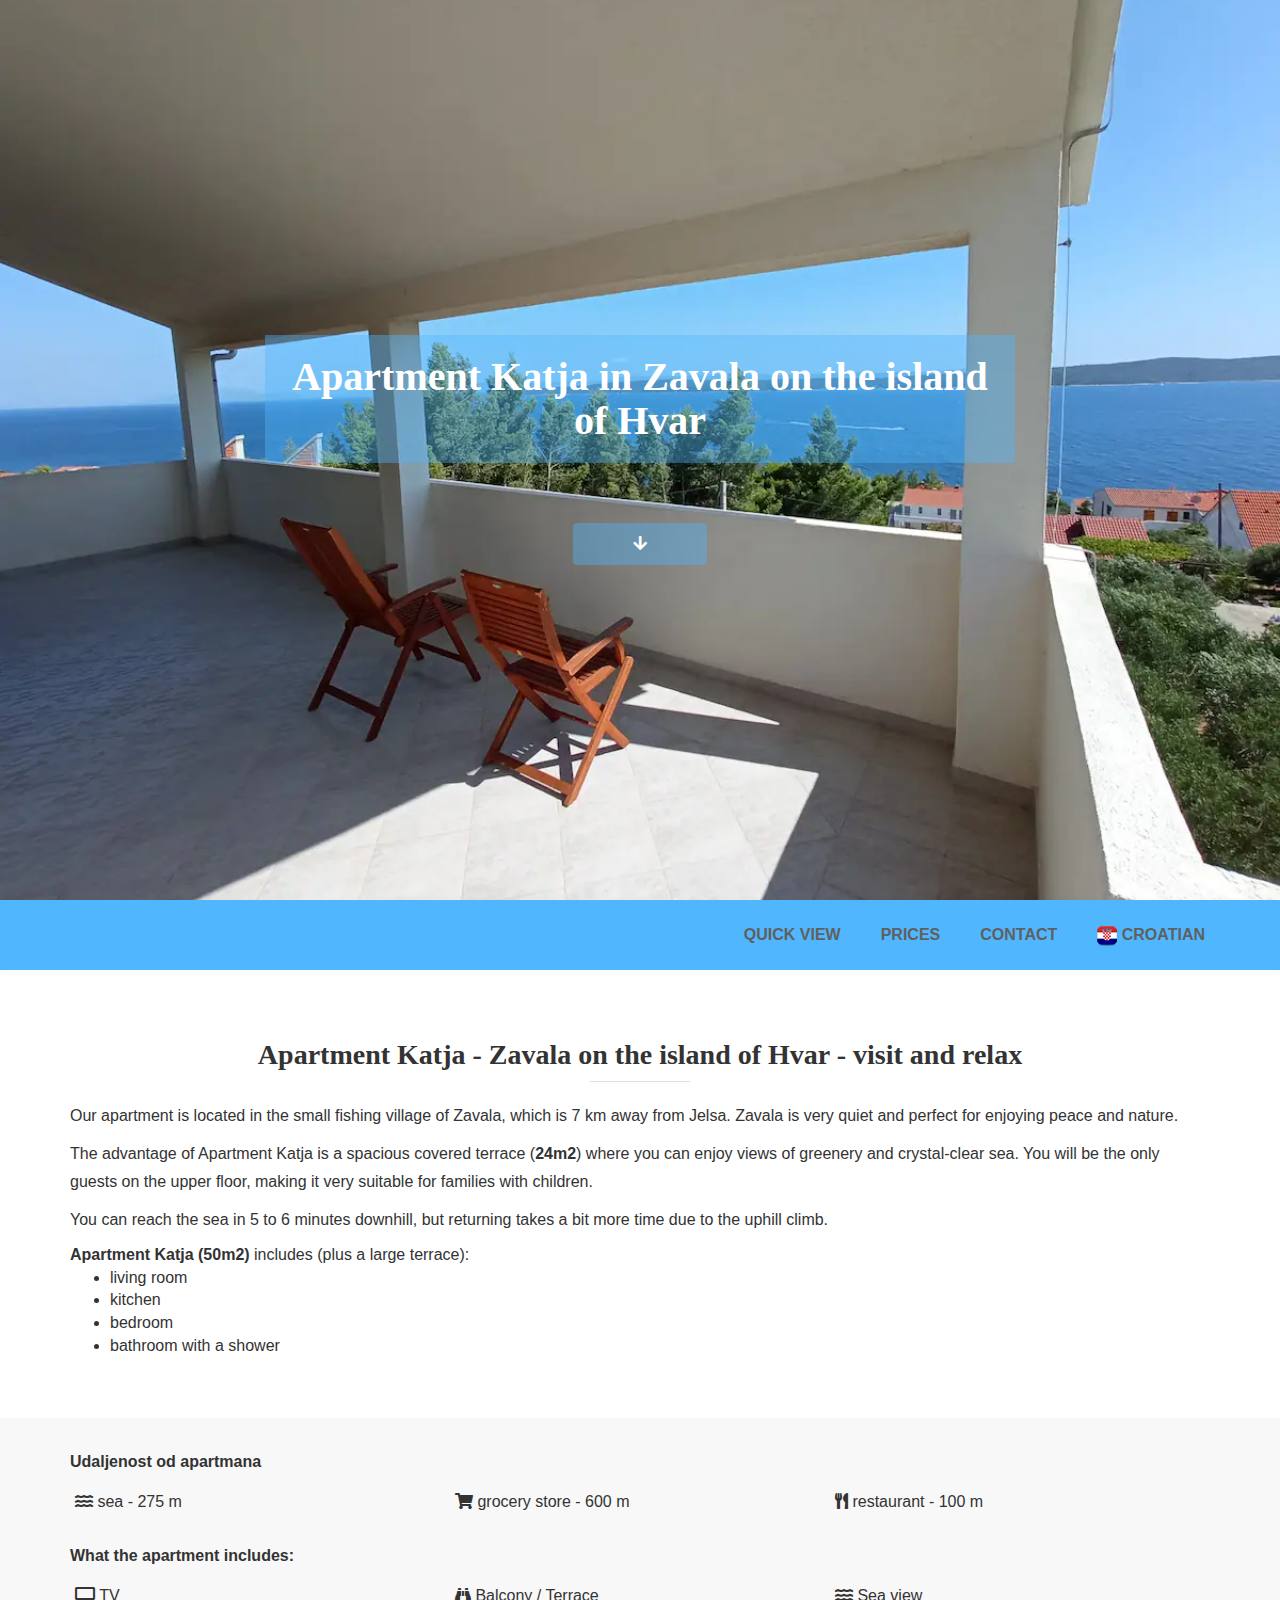
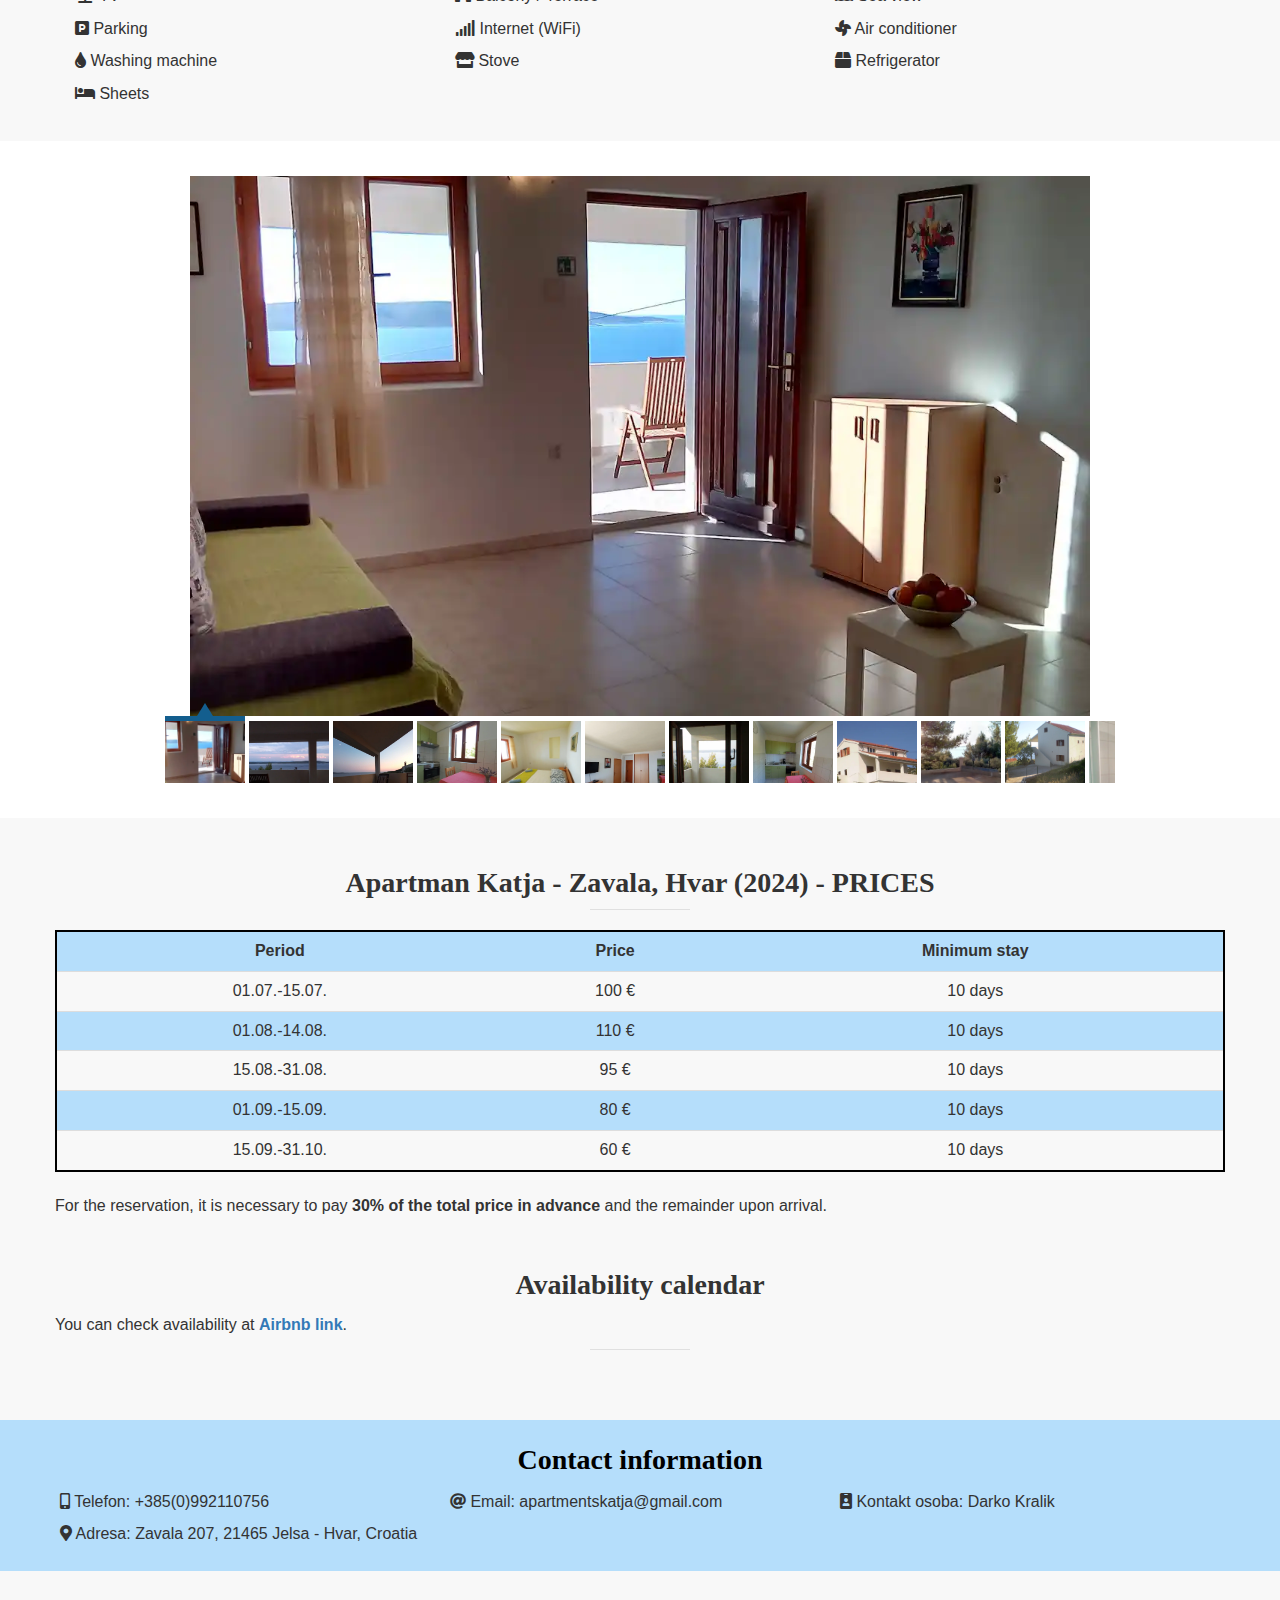
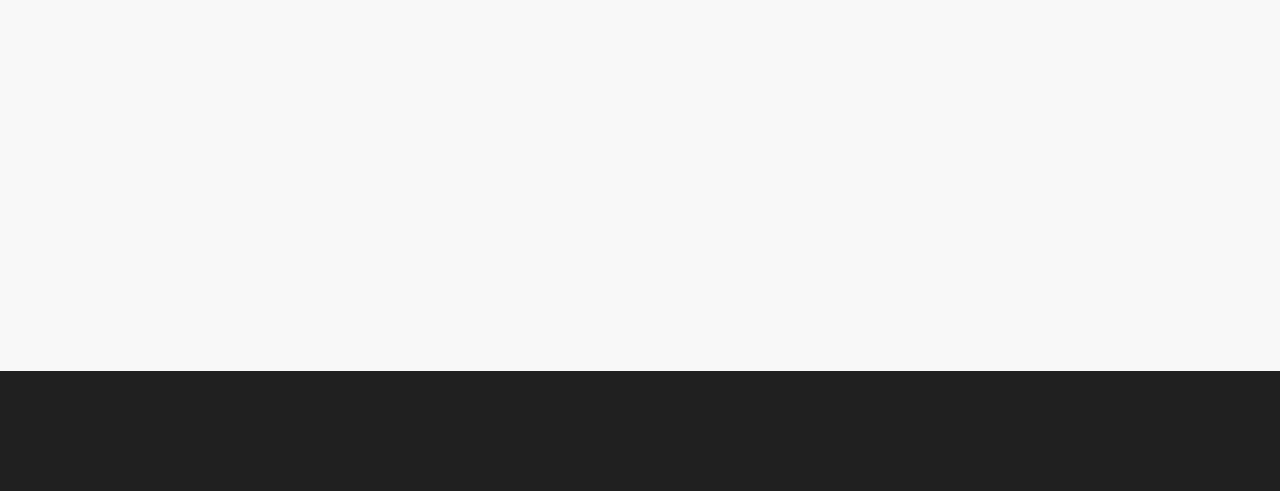
==== index.html @ 388c99a6 "first commit" ====
<!DOCTYPE html>
<html lang="en">

<head>
<title>Apartments Katja Zavala - Hvar, Croatia - with spectacular views of sea</title>
<meta name="description" content="Welcome to apartment Katja, located in the beautiful small village of Zavala on the island of Hvar. The terrace of the apartment offers a stunning view of the island of Šćedro, the Pelješac peninsula, and the sea." />
<meta name="keywords" content="apartments Zavala - Hvar, Croatia, Zavala - Hvar, Croatia, Zavala, Hvar, Croatia apartments, private accommodation Zavala - Hvar, Croatia, Zavala - Hvar, Croatia " />
<meta name="viewport" content="width=device-width, initial-scale=1">
<meta charset="utf-8">

<!-- CANONICAL URL -->
<link rel="canonical" href="index.html">
	
<link rel="shortcut icon" href="images/KAP2.ico"/> 
<!-- STYLESHEET CSS FILES -->
<link rel="stylesheet" href="css/bootstrap.min.css">
<link rel="stylesheet" href="css/animate.min.css">
<link rel="stylesheet" href="css/font-awesome5.min.css">
<link rel="stylesheet" type="text/css" href="css/slider-pro.min.css" media="screen"/> 
<link rel="stylesheet" href="css/template-Romna-style.css">

</head>
<body data-spy="scroll" data-target=".navbar-collapse" data-offset="50">
<!-- preloader section -->

<!-- home section -->
<section id="home">
  <div class="container">
    <div class="row">
      <div class="col-sm-8 col-sm-offset-2 wow fadeInUp">
        <h1 class="wow bounceInDown rotate slider-2-text" data-jo="true">Apartment Katja in Zavala on the island of Hvar</h1>   
        <a href="#osnovno" class="btn btn-default smoothScroll"><i class="fas fa-arrow-down"></i></a></div>
    </div>
  </div>
</section>
<!-- navigation section -->
<div class="navbar navbar-default navbar-static-top" role="navigation">
  <div class="container">
    <div class="navbar-header">
      <button class="navbar-toggle" data-toggle="collapse" data-target=".navbar-collapse"> <span class="icon icon-bar"></span> <span class="icon icon-bar"></span> <span class="icon icon-bar"></span> </button>
      </div>
    <div class="collapse navbar-collapse">
      <ul class="nav navbar-nav navbar-right">
				<li><a href="#brziPregled" class="smoothScroll zatvori">QUICK VIEW</a></li>
				<li><a href="#prices" class="smoothScroll zatvori">PRICES</a></li>
				<li><a href="#contact" class="smoothScroll zatvori">CONTACT</a></li>
				<li><a href="hr/index.html"><img src="images/cro.png" alt="Hrvatski" width="20" height="20" /> CROATIAN</a></li></li>				
      </ul>
    </div>
  </div>
</div>

<!-- intro section -->
<section id="osnovno">
	<div class="container">
	  <div class="row" data-jo="true">
		<div class="col-md-12 col-sm-12 text-center">
		<h2>Apartment Katja - Zavala on the island of Hvar - visit and relax</h2>
		</div>
		<hr>
			  
			<div class="col-md-12 col-sm-12">
  
			<p>Our apartment is located in the small fishing village of Zavala, which is 7 km away from Jelsa. Zavala is very quiet and perfect for enjoying peace and nature.</p>
			  <p>The advantage of Apartment Katja is a spacious covered terrace (<strong>24m2</strong>) where you can enjoy views of greenery and crystal-clear sea. You will be the only guests on the upper floor, 
				making it very suitable for families with children.</p>
			  <p>You can reach the sea in 5 to 6 minutes downhill, but returning takes a bit more time due to the uphill climb.</p>
			  <strong>Apartment Katja (50m2)</strong> includes (plus a large terrace):
				<ul>
					<li>living room</li>
					<li>kitchen</li>
					<li>bedroom</li>
					<li>bathroom with a shower</li>
				</ul>				
		  </div>
			
	</div>
   
  </section>
<!-- work section -->
<section id="brziPregled">
	<div class="container">
	  <div class="row">
		  <div class="col-md-12 col-sm-12">
			  <p><strong>Udaljenost od apartmana</strong></p>
			  <div class="col-sm-4 padding5"><i class="fas fa-water"></i> sea - 275 m</div>
			  <div class="col-sm-4 padding5"><i class="fas fa-shopping-cart"></i> grocery store - 600 m</div>
			  <div class="col-sm-4 padding5"><i class="fas fa-utensils"></i> restaurant - 100 m</div>
		  </div>
	  </div>		
		  
		  <div class="row">
			  <div class="col-md-12 col-sm-12">
				  <br/>
				  <p><strong>What the apartment includes:</strong></p>
				  <div class="col-sm-4 padding5"><i class="fas fa-tv"></i> TV</div>
				  <div class="col-sm-4 padding5"><i class="fas fa-binoculars"></i> Balcony / Terrace</div>
				  <div class="col-sm-4 padding5"><i class="fas fa-water"></i> Sea view</div>
				  <div class="col-sm-4 padding5"><i class="fas fa-parking"></i> Parking</div>
				  <div class="col-sm-4 padding5"><i class="fas fa-signal"></i> Internet (WiFi)</div>
				  <div class="col-sm-4 padding5"><i class="fas fa-fan"></i> Air conditioner</div>
				  <div class="col-sm-4 padding5"><i class="fas fa-tint"></i> Washing machine</div>
				  <div class="col-sm-4 padding5"><i class="fas fa-store"></i> Stove</div>
				  <div class="col-sm-4 padding5"><i class="fas fa-box"></i> Refrigerator</div>
				  <div class="col-sm-4 padding5"><i class="fas fa-bed"></i> Sheets</div>
			  </div>
  
		  </div>	
	  </div>
  </section>

  <section id="Galerija">
	<div class="container">
		<div class="row">
		<div class="col-lg-12 bg-red">
															
		<div class="col-md-12" style="padding-top:20px; padding-bottom:20px;"> 
		<div id="" class="slider-pro slider_pro"> 
								<div class="sp-slides"> 
									<div class="sp-slide"> 	
									<img src="images/blank.gif" data-src="images/apartment/01.webp" class="sp-image" alt="Apartman Katja - Zavala, otok Hvar - Hrvatska"/> 
									</div> 
									<div class="sp-slide"> 
										<img src="images/blank.gif" data-src="images/apartment/02.webp" class="sp-image" alt="Apartman Katja - Zavala, otok Hvar - Hrvatska"/> 
									</div> 
									<div class="sp-slide"> 
										<img src="images/blank.gif" data-src="images/apartment/03.webp" class="sp-image" alt="Apartman Katja - Zavala, otok Hvar - Hrvatska"/> 
									</div> 
									<div class="sp-slide"> 
										<img src="images/blank.gif" data-src="images/apartment/04.webp" class="sp-image" alt="Apartman Katja - Zavala, otok Hvar - Hrvatska"/> 
									</div> 
									<div class="sp-slide"> 
										<img src="images/blank.gif" data-src="images/apartment/05.webp" class="sp-image" alt="Apartman Katja - Zavala, otok Hvar - Hrvatska"/> 
									</div> 
									<div class="sp-slide"> 
										<img src="images/blank.gif" data-src="images/apartment/06.webp" class="sp-image" alt="Apartman Katja - Zavala, otok Hvar - Hrvatska"/> 
									</div> 
									<div class="sp-slide"> 
										<img src="images/blank.gif" data-src="images/apartment/07.webp" class="sp-image" alt="Apartman Katja - Zavala, otok Hvar - Hrvatska"/> 
									</div> 
									<div class="sp-slide"> 
										<img src="images/blank.gif" data-src="images/apartment/08.webp" class="sp-image" alt="Apartman Katja - Zavala, otok Hvar - Hrvatska"/> 
									</div> 
									<div class="sp-slide"> 
										<img src="images/blank.gif" data-src="images/apartment/09.webp" class="sp-image" alt="Apartman Katja - Zavala, otok Hvar - Hrvatska"/> 
									</div> 
									<div class="sp-slide"> 
										<img src="images/blank.gif" data-src="images/apartment/10.webp" class="sp-image" alt="Apartman Katja - Zavala, otok Hvar - Hrvatska"/> 
									</div> 
									<div class="sp-slide"> 
										<img src="images/blank.gif" data-src="images/apartment/11.jpeg" class="sp-image" alt="Apartman Katja - Zavala, otok Hvar - Hrvatska"/> 
									</div> 
									<div class="sp-slide"> 
										<img src="images/blank.gif" data-src="images/apartment/12.webp" class="sp-image" alt="Apartman Katja - Zavala, otok Hvar - Hrvatska"/> 
									</div> 
									<div class="sp-slide"> 
										<img src="images/blank.gif" data-src="images/apartment/13.webp" class="sp-image" alt="Apartman Katja - Zavala, otok Hvar - Hrvatska"/> 
									</div> 
									<div class="sp-slide"> 
										<img src="images/blank.gif" data-src="images/apartment/14.webp" class="sp-image" alt="Apartman Katja - Zavala, otok Hvar - Hrvatska"/> 
									</div> 
									<div class="sp-slide"> 
										<img src="images/blank.gif" data-src="images/apartment/15.webp" class="sp-image" alt="Apartman Katja - Zavala, otok Hvar - Hrvatska"/> 
									</div> 																				
								</div> 
								
								<div class="sp-thumbnails"> 
										<img class="sp-thumbnail" src="images/blank.gif" data-src="images/apartment/01.webp" alt="Apartman Katja - Zavala, otok Hvar - Hrvatska"/> 
										<img class="sp-thumbnail" src="images/blank.gif" data-src="images/apartment/02.webp" alt="Apartman Katja - Zavala, otok Hvar - Hrvatska"/> 
										<img class="sp-thumbnail" src="images/blank.gif" data-src="images/apartment/03.webp" alt="Apartman Katja - Zavala, otok Hvar - Hrvatska"/> 
										<img class="sp-thumbnail" src="images/blank.gif" data-src="images/apartment/04.webp" alt="Apartman Katja - Zavala, otok Hvar - Hrvatska"/> 
										<img class="sp-thumbnail" src="images/blank.gif" data-src="images/apartment/05.webp" alt="Apartman Katja - Zavala, otok Hvar - Hrvatska"/> 
										<img class="sp-thumbnail" src="images/blank.gif" data-src="images/apartment/06.webp" alt="Apartman Katja - Zavala, otok Hvar - Hrvatska"/> 
										<img class="sp-thumbnail" src="images/blank.gif" data-src="images/apartment/07.webp" alt="Apartman Katja - Zavala, otok Hvar - Hrvatska"/> 
										<img class="sp-thumbnail" src="images/blank.gif" data-src="images/apartment/08.webp" alt="Apartman Katja - Zavala, otok Hvar - Hrvatska"/> 
										<img class="sp-thumbnail" src="images/blank.gif" data-src="images/apartment/09.webp" alt="Apartman Katja - Zavala, otok Hvar - Hrvatska"/> 
										<img class="sp-thumbnail" src="images/blank.gif" data-src="images/apartment/10.webp" alt="Apartman Katja - Zavala, otok Hvar - Hrvatska"/> 
										<img class="sp-thumbnail" src="images/blank.gif" data-src="images/apartment/11.jpeg" alt="Apartman Katja - Zavala, otok Hvar - Hrvatska"/> 
										<img class="sp-thumbnail" src="images/blank.gif" data-src="images/apartment/12.webp" alt="Apartman Katja - Zavala, otok Hvar - Hrvatska"/> 
										<img class="sp-thumbnail" src="images/blank.gif" data-src="images/apartment/13.webp" alt="Apartman Katja - Zavala, otok Hvar - Hrvatska"/> 
										<img class="sp-thumbnail" src="images/blank.gif" data-src="images/apartment/14.webp" alt="Apartman Katja - Zavala, otok Hvar - Hrvatska"/> 
										<img class="sp-thumbnail" src="images/blank.gif" data-src="images/apartment/15.webp" alt="Apartman Katja - Zavala, otok Hvar - Hrvatska"/> 																	
								</div> 
			</div>	
		</div>			
							
		</div>
		</div>
	  </div>
	</section>



	<section id="prices">
		<div class="container">
		  <div class="row">
			  <div class="section-title text-center" style="padding-top:20px;">
			  <h2 data-jo="true">Apartman Katja - Zavala, Hvar (2024) - PRICES</h2>
			  </div>
			  <hr>
			  
			  <div class="table-responsive">
			  <table class="table table-hover table-striped mce-item-table text-center tblCijene">
			  <tbody>
				  <tr>
					  <td data-jo="true"><strong>Period</strong></td>
					  <td data-jo="true"><strong>Price</strong></td>					  
					  <td data-jo="true"><strong>Minimum stay</strong></td>				  
				  </tr>
			  
				  <tr>
					  <td data-jo="true">01.07.-15.07.</td>
					  <td data-jo="true">100 €</td>					
					  <td data-jo="true">10 days</td>
					  
				  </tr>
	  
				  <tr>
					  <td data-jo="true">01.08.-14.08.</td>
					  <td data-jo="true">110 €</td>				
					  <td data-jo="true">10 days</td>		
				  </tr>
				  
				  <tr>
					  <td data-jo="true">15.08.-31.08.</td>
					  <td data-jo="true">95 €</td>				
					  <td data-jo="true">10 days</td>
					  
				  </tr>
				  <tr>
					  <td data-jo="true">01.09.-15.09.</td>
					  <td data-jo="true">80 €</td>				
					  <td data-jo="true">10 days</td>			
				  </tr>
				  <tr>
					  <td data-jo="true">15.09.-31.10.</td>
					  <td data-jo="true">60 €</td>				
					  <td data-jo="true">10 days</td>			
				  </tr>
	  
			  </tbody>
			  
			  </table>
			  </div>
			  
			  <p data-jo="true">For the reservation, it is necessary to pay <strong>30% of the total price in advance</strong> and the remainder upon arrival.</p>
			  
			  <div class="section-title text-center" style="padding-top:20px;">
			  <h2>Availability calendar</h2>
			  </div>
			  <p>You can check availability at <b><a href="https://www.airbnb.com/rooms/19724457?search_mode=regular_search&check_in=2024-07-01&check_out=2024-07-13&source_impression_id=p3_1717931992_P3EeFB01F_W_NWhX&previous_page_section_name=1000&federated_search_id=417e2f3d-cc8a-4a9f-b8a8-40be262c6fb3" target="_blank">Airbnb link</a></b>.</p>	
			  <hr>
			  
		  
		  </div>
		  </div>
	  
	  </section>




<!-- contact section -->
<section id="contact">
	<div class="container">
	  <div class="row">
		  <div class="section-title text-center">
			  <h2 style="color: black;">Contact information</h2>
		  </div>		
		  <div class="row">
			<div class="col-md-12 col-sm-12">
				<div class="col-sm-4 padding5"><i class="fas fa-mobile-alt"></i> Telefon: +385(0)992110756</div>
				<div class="col-sm-4 padding5"><i class="fas fa-at"></i> Email: apartmentskatja@gmail.com</div>										
				<div class="col-sm-4 padding5"><i class="fas fa-id-badge"></i> Kontakt osoba: Darko Kralik</div>
				<div class="col-sm-4 padding5"><i class="fas fa-map-marker-alt"></i> Adresa: Zavala 207, 21465 Jelsa - Hvar, Croatia </div>			
			</div>	
		</div>	
	  </div>
	</div>
  </section>
<!-- google map section -->
<div class="google_map">
	<div id="map">
	<div class="overlay" onclick="style.pointerEvents='none'"></div>
	<iframe src="https://www.google.com/maps/embed?pb=!1m18!1m12!1m3!1d2912.0443240758646!2d16.688647511805314!3d43.124595071011726!2m3!1f0!2f0!3f0!3m2!1i1024!2i768!4f13.1!3m3!1m2!1s0x134a7d195cf87783%3A0x38a72a462aaab9a7!2sApartments%20Katja!5e0!3m2!1sen!2shr!4v1717928757271!5m2!1sen!2shr" width="100%" height="450" frameborder="0" style="border:0" allowfullscreen></iframe>	 
	</div>
  </div>
<!-- footer section -->
<footer>         
</footer>
		
	
<!-- JAVASCRIPT JS FILES --> 
<script src="ajax.googleapis.com/ajax/libs/jquery/1/jquery.js"></script>  
<script src="js/bootstrap.min.js"></script> 
<script type="text/javascript" src="js/jquery.sliderPro.min.js"></script> 
<script src="js/jquery.sticky.js"></script> 
<script src="js/jqBootstrapValidation.js"></script>

<script> 
    $( document ).on( 'scroll.sliderPro', function( event ) { 
	
    } ); 
	
	$('.slider_pro').sliderPro({ 
                    width: 950, 
                    height: 540, 
                    fade: true, 
                    arrows: true, 
                    buttons: false, 
                    fullScreen: true, 
                    imageScaleMode: 'contain', 
                    shuffle: false, 
                    smallSize: 350, 
                    mediumSize: 900, 
                    largeSize: 1900, 
                    thumbnailArrows: true, 
                    thumbnailPointer: true, 
                    thumbnailWidth: 80, 
                    thumbnailHeight: 80, 
                    autoplay: false 
    }); 
		
	   
	$(document).ready(function () { 
		  $(".navbar-nav li a.zatvori").click(function(event) { 
			$(".navbar-collapse").collapse('hide'); 
		  }); 
		}); 
    </script> 



</body>

</html>
---- css/slider-pro.min.css ----
.slider-pro,.sp-mask,.sp-slides,.sp-slides-container{position:relative}.sp-image,.sp-thumbnail{border:none}.sp-image-container,.sp-mask,.sp-no-js,.sp-thumbnail-container{overflow:hidden}.sp-layer,.sp-slides,a.sp-video img{-webkit-backface-visibility:hidden}.slider-pro{margin:0 auto;-moz-box-sizing:content-box;box-sizing:content-box}.sp-slides{-webkit-perspective:1000}.sp-slide{position:absolute}.sp-image{position:relative;display:block}.sp-no-js{max-width:100%}.sp-thumbnails-container{position:relative;overflow:hidden;direction:ltr}.sp-left-thumbnails,.sp-right-thumbnails,.sp-top-thumbnails{position:absolute;top:0}.sp-bottom-thumbnails,.sp-top-thumbnails{left:0;margin:0 auto}.sp-top-thumbnails{margin-bottom:4px}.sp-bottom-thumbnails{margin-top:4px}.sp-right-thumbnails{right:0;margin-left:4px}.sp-left-thumbnails{left:0;margin-right:4px}.sp-thumbnails{position:relative}.sp-thumbnail-container{position:relative;display:block;float:left;-moz-box-sizing:border-box;box-sizing:border-box}.sp-rtl .sp-thumbnail-container{float:right}.sp-bottom-thumbnails .sp-thumbnail-container,.sp-top-thumbnails .sp-thumbnail-container{margin-left:2px;margin-right:2px}.sp-bottom-thumbnails .sp-thumbnail-container:first-child,.sp-top-thumbnails .sp-thumbnail-container:first-child{margin-left:0}.sp-bottom-thumbnails .sp-thumbnail-container:last-child,.sp-top-thumbnails .sp-thumbnail-container:last-child{margin-right:0}.sp-left-thumbnails .sp-thumbnail-container,.sp-right-thumbnails .sp-thumbnail-container{margin-top:2px;margin-bottom:2px}.sp-left-thumbnails .sp-thumbnail-container:first-child,.sp-right-thumbnails .sp-thumbnail-container:first-child{margin-top:0}.sp-left-thumbnails .sp-thumbnail-container:last-child,.sp-right-thumbnails .sp-thumbnail-container:last-child{margin-bottom:0}.sp-right-thumbnails.sp-has-pointer{margin-left:-13px}.sp-right-thumbnails.sp-has-pointer .sp-thumbnail{position:absolute;left:18px;margin-left:0!important}.sp-right-thumbnails.sp-has-pointer .sp-selected-thumbnail:before{content:'';position:absolute;height:100%;border-left:5px solid #135E8E;left:0;top:0;margin-left:13px}.sp-left-thumbnails.sp-has-pointer .sp-selected-thumbnail:after,.sp-right-thumbnails.sp-has-pointer .sp-selected-thumbnail:after{content:'';position:absolute;width:0;height:0;margin-top:-8px;border-top:8px solid transparent;border-bottom:8px solid transparent}.sp-right-thumbnails.sp-has-pointer .sp-selected-thumbnail:after{left:0;top:50%;border-right:13px solid #135E8E}.sp-left-thumbnails.sp-has-pointer{margin-right:-13px}.sp-left-thumbnails.sp-has-pointer .sp-thumbnail{position:absolute;right:18px}.sp-left-thumbnails.sp-has-pointer .sp-selected-thumbnail:before{content:'';position:absolute;height:100%;border-left:5px solid #135E8E;right:0;top:0;margin-right:13px}.sp-left-thumbnails.sp-has-pointer .sp-selected-thumbnail:after{right:0;top:50%;border-left:13px solid #135E8E}.sp-bottom-thumbnails.sp-has-pointer .sp-selected-thumbnail:after,.sp-top-thumbnails.sp-has-pointer .sp-selected-thumbnail:after{content:'';height:0;left:50%;margin-left:-8px;border-left:8px solid transparent;border-right:8px solid transparent;position:absolute}.sp-bottom-thumbnails.sp-has-pointer{margin-top:-13px}.sp-bottom-thumbnails.sp-has-pointer .sp-thumbnail{position:absolute;top:18px;margin-top:0!important}.sp-bottom-thumbnails.sp-has-pointer .sp-selected-thumbnail:before{content:'';position:absolute;width:100%;border-bottom:5px solid #135E8E;top:0;margin-top:13px}.sp-bottom-thumbnails.sp-has-pointer .sp-selected-thumbnail:after{width:0;top:0;border-bottom:13px solid #135E8E}.sp-top-thumbnails.sp-has-pointer{margin-bottom:-13px}.sp-top-thumbnails.sp-has-pointer .sp-thumbnail{position:absolute;bottom:18px}.sp-top-thumbnails.sp-has-pointer .sp-selected-thumbnail:before{content:'';position:absolute;width:100%;border-bottom:5px solid #135E8E;bottom:0;margin-bottom:13px}.sp-top-thumbnails.sp-has-pointer .sp-selected-thumbnail:after{width:0;bottom:0;border-top:13px solid #135E8E}.sp-layer{position:absolute;margin:0;box-sizing:border-box;-moz-box-sizing:border-box;-webkit-box-sizing:border-box;-webkit-font-smoothing:subpixel-antialiased}.sp-black{color:#FFF;background:#000;background:rgba(0,0,0,.7)}.sp-white{color:#000;background:#fff;background:rgba(255,255,255,.7)}.sp-rounded{border-radius:10px}.sp-padding{padding:10px}.sp-grab{cursor:url(images/openhand.html),move}.sp-grabbing{cursor:url(images/closedhand.html),move}.sp-selectable{cursor:default}.sp-caption-container{text-align:center;margin-top:10px}.sp-full-screen{margin:0!important;background-color:#FFF}.sp-full-screen-button{position:absolute;top:5px;right:10px;font-size:30px;font-weight:700;line-height:1;cursor:pointer;-webkit-transform:rotate(45deg);-ms-transform:rotate(45deg);transform:rotate(45deg);color:#135E8E}.sp-full-screen-button:before{content:'\2195'}.sp-fade-full-screen{opacity:0;-webkit-transition:opacity .5s;transition:opacity .5s}.slider-pro:hover .sp-fade-full-screen{opacity:1}.sp-buttons{position:relative;width:100%;text-align:center;padding-top:10px}.sp-rtl .sp-buttons{direction:rtl}.sp-full-screen .sp-buttons{display:none}.sp-button{width:10px;height:10px;border:2px solid #000;border-radius:50%;margin:4px;display:inline-block;-moz-box-sizing:border-box;-webkit-box-sizing:border-box;box-sizing:border-box;cursor:pointer}.sp-arrow,.sp-thumbnail-arrow{display:block;cursor:pointer;position:absolute}.sp-selected-button{background-color:#000}@media only screen and (min-width:768px) and (max-width:1024px){.sp-button{width:14px;height:14px}}@media only screen and (min-width:568px) and (max-width:768px){.sp-button{width:16px;height:16px}}@media only screen and (min-width:320px) and (max-width:568px){.sp-button{width:18px;height:18px}}.sp-arrows{position:absolute}.sp-fade-arrows{opacity:0;-webkit-transition:opacity .5s;transition:opacity .5s}.sp-slides-container:hover .sp-fade-arrows{opacity:1}.sp-horizontal .sp-arrows{width:100%;left:0;top:50%;margin-top:-15px}.sp-vertical .sp-arrows{height:100%;left:50%;top:0;margin-left:-10px}.sp-arrow{width:20px;height:30px}.sp-vertical .sp-arrow{-webkit-transform:rotate(90deg);-ms-transform:rotate(90deg);transform:rotate(90deg)}.sp-horizontal .sp-previous-arrow{left:20px;right:auto}.sp-horizontal .sp-next-arrow,.sp-horizontal.sp-rtl .sp-previous-arrow{right:20px;left:auto}.sp-horizontal.sp-rtl .sp-next-arrow{left:20px;right:auto}.sp-vertical .sp-previous-arrow{top:20px}.sp-vertical .sp-next-arrow{bottom:20px;-webkit-transform:rotate(270deg);-ms-transform:rotate(270deg);transform:rotate(270deg)}.sp-next-arrow:after,.sp-next-arrow:before,.sp-previous-arrow:after,.sp-previous-arrow:before{content:'';position:absolute;width:50%;height:50%;background-color:#135E8E}.sp-arrow:before{left:30%;top:0;-webkit-transform:skew(145deg,0deg);-ms-transform:skew(145deg,0deg);transform:skew(145deg,0deg)}.sp-arrow:after{left:30%;top:50%;-webkit-transform:skew(-145deg,0deg);-ms-transform:skew(-145deg,0deg);transform:skew(-145deg,0deg)}.sp-horizontal.sp-rtl .sp-previous-arrow,.sp-next-arrow{-webkit-transform:rotate(180deg);-ms-transform:rotate(180deg);transform:rotate(180deg)}.sp-horizontal.sp-rtl .sp-next-arrow{-webkit-transform:rotate(0);-ms-transform:rotate(0);transform:rotate(0)}.ie7 .sp-arrow,.ie8 .sp-arrow{width:0;height:0}.ie7 .sp-arrow:after,.ie7 .sp-arrow:before,.ie8 .sp-arrow:after,.ie8 .sp-arrow:before{content:none}.ie7.sp-horizontal .sp-previous-arrow,.ie8.sp-horizontal .sp-previous-arrow{border-right:20px solid #FFF;border-top:20px solid transparent;border-bottom:20px solid transparent}.ie7.sp-horizontal .sp-next-arrow,.ie8.sp-horizontal .sp-next-arrow{border-left:20px solid #FFF;border-top:20px solid transparent;border-bottom:20px solid transparent}.ie7.sp-vertical .sp-previous-arrow,.ie8.sp-vertical .sp-previous-arrow{border-bottom:20px solid #FFF;border-left:20px solid transparent;border-right:20px solid transparent}.ie7.sp-vertical .sp-next-arrow,.ie8.sp-vertical .sp-next-arrow{border-top:20px solid #FFF;border-left:20px solid transparent;border-right:20px solid transparent}.sp-thumbnail-arrows{position:absolute}.sp-fade-thumbnail-arrows{opacity:0;-webkit-transition:opacity .5s;transition:opacity .5s}.sp-thumbnails-container:hover .sp-fade-thumbnail-arrows{opacity:1}.sp-bottom-thumbnails .sp-thumbnail-arrows,.sp-top-thumbnails .sp-thumbnail-arrows{width:100%;top:50%;left:0;margin-top:-12px}.sp-left-thumbnails .sp-thumbnail-arrows,.sp-right-thumbnails .sp-thumbnail-arrows{height:100%;top:0;left:50%;margin-left:-7px}.sp-thumbnail-arrow{width:15px;height:25px}.sp-left-thumbnails .sp-thumbnail-arrows .sp-thumbnail-arrow,.sp-right-thumbnails .sp-thumbnail-arrows .sp-thumbnail-arrow{-webkit-transform:rotate(90deg);-ms-transform:rotate(90deg);transform:rotate(90deg)}.sp-bottom-thumbnails .sp-previous-thumbnail-arrow,.sp-top-thumbnails .sp-previous-thumbnail-arrow{left:0}.sp-bottom-thumbnails .sp-next-thumbnail-arrow,.sp-top-thumbnails .sp-next-thumbnail-arrow{right:0}.sp-left-thumbnails .sp-previous-thumbnail-arrow,.sp-right-thumbnails .sp-previous-thumbnail-arrow{top:0}.sp-left-thumbnails .sp-next-thumbnail-arrow,.sp-right-thumbnails .sp-next-thumbnail-arrow{bottom:0}.sp-next-thumbnail-arrow:after,.sp-next-thumbnail-arrow:before,.sp-previous-thumbnail-arrow:after,.sp-previous-thumbnail-arrow:before{content:'';position:absolute;width:50%;height:50%;background-color:#135E8E}.sp-previous-thumbnail-arrow:before{left:30%;top:0;-webkit-transform:skew(145deg,0deg);-ms-transform:skew(145deg,0deg);transform:skew(145deg,0deg)}.sp-previous-thumbnail-arrow:after{left:30%;top:50%;-webkit-transform:skew(-145deg,0deg);-ms-transform:skew(-145deg,0deg);transform:skew(-145deg,0deg)}.sp-next-thumbnail-arrow:before{right:30%;top:0;-webkit-transform:skew(35deg,0deg);-ms-transform:skew(35deg,0deg);transform:skew(35deg,0deg)}.sp-next-thumbnail-arrow:after{right:30%;top:50%;-webkit-transform:skew(-35deg,0deg);-ms-transform:skew(-35deg,0deg);transform:skew(-35deg,0deg)}.ie7 .sp-thumbnail-arrow,.ie8 .sp-thumbnail-arrow{width:0;height:0}.ie7 .sp-thumbnail-arrow:after,.ie7 .sp-thumbnail-arrow:before,.ie8 .sp-thumbnail-arrow:after,.ie8 .sp-thumbnail-arrow:before{content:none}.ie7 .sp-bottom-thumbnails .sp-previous-thumbnail-arrow,.ie7 .sp-top-thumbnails .sp-previous-thumbnail-arrow,.ie8 .sp-bottom-thumbnails .sp-previous-thumbnail-arrow,.ie8 .sp-top-thumbnails .sp-previous-thumbnail-arrow{border-right:12px solid #FFF;border-top:12px solid transparent;border-bottom:12px solid transparent}.ie7 .sp-bottom-thumbnails .sp-next-thumbnail-arrow,.ie7 .sp-top-thumbnails .sp-next-thumbnail-arrow,.ie8 .sp-bottom-thumbnails .sp-next-thumbnail-arrow,.ie8 .sp-top-thumbnails .sp-next-thumbnail-arrow{border-left:12px solid #FFF;border-top:12px solid transparent;border-bottom:12px solid transparent}.ie7 .sp-left-thumbnails .sp-previous-thumbnail-arrow,.ie7 .sp-right-thumbnails .sp-previous-thumbnail-arrow,.ie8 .sp-left-thumbnails .sp-previous-thumbnail-arrow,.ie8 .sp-right-thumbnails .sp-previous-thumbnail-arrow{border-bottom:12px solid #FFF;border-left:12px solid transparent;border-right:12px solid transparent}.ie7 .sp-left-thumbnails .sp-next-thumbnail-arrow,.ie7 .sp-right-thumbnails .sp-next-thumbnail-arrow,.ie8 .sp-left-thumbnails .sp-next-thumbnail-arrow,.ie8 .sp-right-thumbnails .sp-next-thumbnail-arrow{border-top:12px solid #FFF;border-left:12px solid transparent;border-right:12px solid transparent}a.sp-video{text-decoration:none}a.sp-video img{border:none}a.sp-video:after{content:'\25B6';position:absolute;width:45px;padding-left:5px;height:50px;border:2px solid #FFF;text-align:center;font-size:30px;border-radius:30px;top:0;color:#FFF;bottom:0;left:0;right:0;background-color:rgba(0,0,0,.2);margin:auto;line-height:52px}.slider-pro img.sp-image,.slider-pro img.sp-thumbnail{max-width:none;max-height:none;border:none!important;border-radius:0!important;padding:0!important;-webkit-box-shadow:none!important;-mox-box-shadow:none!important;box-shadow:none!important;transition:none;-moz-transition:none;-webkit-transition:none;-o-transition:none}.slider-pro a{position:static;transition:none!important;-moz-transition:none!important;-webkit-transition:none!important;-o-transition:none!important}.slider-pro canvas,.slider-pro embed,.slider-pro iframe,.slider-pro object,.slider-pro video{max-width:none;max-height:none}.slider-pro p.sp-layer{font-size:14px;line-height:1.4;margin:0}.slider-pro h1.sp-layer{font-size:32px;line-height:1.4;margin:0}.slider-pro h2.sp-layer{font-size:24px;line-height:1.4;margin:0}.slider-pro h3.sp-layer{font-size:19px;line-height:1.4;margin:0}.slider-pro h4.sp-layer{font-size:16px;line-height:1.4;margin:0}.slider-pro h5.sp-layer{font-size:13px;line-height:1.4;margin:0}.slider-pro h6.sp-layer{font-size:11px;line-height:1.4;margin:0}.slider-pro img.sp-layer{border:none}
---- css/template-Romna-style.css ----
/*
ROMNA Template
http://www.templatemo.com/free-website-templates/
*/

body {
	background: #f8f8f8;
	color: #333;
	font-family: 'Roboto', sans-serif;
	font-size: 16px;
	font-weight: 400;
	position: relative;
}
html, body {
	-webkit-font-smoothing: antialiased;
	-moz-osx-font-smoothing: grayscale;
	overflow-x: hidden;
	vertical-align: middle;
    scroll-behavior: smooth;
}
.padding5 {
	padding:5px;
}

@font-face {
	font-family: 'Roboto Bold';
}
h1, h2, h3, h4, h5, h6 {
	font-family: "Roboto Bold";
	font-weight: bold;
}
p {
	line-height: 28px;
}
hr {
	border-color: #e0e0e0;
	margin: 0 auto 20px auto;
	width: 100px !important;
}
h1 {
	font-size: 40px;
}
h2 {
	font-size: 28px;
}
h3 {
	font-size: 28px;
}

.title {
}
.title h2 {
	color: #202020;
	padding-bottom: 30px;
}
.title h3 {
	padding:0px;
	margin:0px;
}
.title p {
	text-align:justify;
}

/* preloader section */
.preloader {
	position: fixed;
	top: 0;
	left: 0;
	width: 100%;
	height: 100%;
	z-index: 99999;
	display: -webkit-flex;
	display: -ms-flexbox;
	display: flex;
	-webkit-flex-flow: row nowrap;
	-ms-flex-flow: row nowrap;
	flex-flow: row nowrap;
	-webkit-justify-content: center;
	-ms-flex-pack: center;
	justify-content: center;
	-webkit-align-items: center;
	-ms-flex-align: center;
	align-items: center;
	background: none repeat scroll 0 0 #fff;
	background: none repeat scroll 0 0 #f9f9f9;
}
.sk-spinner-rotating-plane.sk-spinner {
	width: 40px;
	height: 40px;
	background-color: #eb5424;
	border-radius: 50%;
	-webkit-animation: sk-rotatePlane 1.2s infinite ease-in-out;
	animation: sk-rotatePlane 1.2s infinite ease-in-out;
}
@keyframes sk-rotatePlane {
0% {
-webkit-transform: perspective(120px) rotateX(0deg) rotateY(0deg);
transform: perspective(120px) rotateX(0deg) rotateY(0deg);
}
50% {
-webkit-transform: perspective(120px) rotateX(-180.1deg) rotateY(0deg);
transform: perspective(120px) rotateX(-180.1deg) rotateY(0deg);
}
100% {
-webkit-transform: perspective(120px) rotateX(-180deg) rotateY(-179.9deg);
transform: perspective(120px) rotateX(-180deg) rotateY(-179.9deg);
}
}
/* home section */
#home {
	background: url('../images/Balcony.webp');
	background-position: center; 
	background-repeat: no-repeat; 
	background-size: cover;
	color: #ffffff;
	display: -webkit-box;
	display: -webkit-flex;
	display: -ms-flexbox;
	display: flex;
	-webkit-box-align: center;
	-webkit-align-items: center;
	-ms-flex-align: center;
	align-items: center;
	height: 100vh;
	text-align: center;
	background-size: cover;
}
#home h2 {
	letter-spacing: 2px;
}
.slider-2-text {
	padding: 20px;
	background: #1d1d1d; /* browsers that don't support rgba */
    background: rgba(80, 183, 255, 0.4);
	margin:0px;
    color: #fff;
}
#home .btn {
	background: rgba(80, 183, 255, 0.4);
	border-radius: 4px;
	border: none;
	color: #ffffff;
	font-size: 16px;
	padding: 10px 60px;
	margin-top: 60px;
}
#home .btn:hover {
	background: #fff;
	color: #50b7ff;
	transition: all 0.4s ease-in-out;
}
/* navigation section */
.navbar-default {
	background: #50b7ff;
	border: none;
	box-shadow: 0 2px 8px 0 rgba(50, 50, 50, 0.04);
	margin: 0 !important;
}
.navbar-default .navbar-brand {
	font-size: 40px;
	font-weight: bold;
	margin: 0;
	line-height: 40px !important;
}
.navbar-default .navbar-nav li a {
	color: #606060;
	font-weight: bold;
	padding-right: 20px;
	padding-left: 20px;
	line-height: 40px;
}
.navbar-default .navbar-nav li a:hover {
	color: #50b7ff;
}
.navbar-default .navbar-nav > li > a:hover, .navbar-default .navbar-nav > li > a:focus {
	color: #606060;
	background-color: transparent;
}
.navbar-default .navbar-nav > .active > a, .navbar-default .navbar-nav > .active > a:hover, .navbar-default .navbar-nav > .active > a:focus {
	color: #50b7ff;
	background-color: transparent;
}
.navbar-default .navbar-toggle {
	border: none;
	padding-top: 12px;
}
.navbar-default .navbar-toggle .icon-bar {
	background: #606060;
	border-color: transparent;
}
.navbar-default .navbar-toggle:hover, .navbar-default .navbar-toggle:focus {
	background-color: transparent;
}
/* intro section */
#osnovno {
	background-color: #ffffff;
	padding-top: 50px;
	padding-bottom: 50px;
	padding-left:10px;
	padding-right:10px;
}
#osnovno h4 {
	padding-bottom: 16px;
}

#brziPregled
{
	padding-top: 30px;
	padding-bottom: 30px;
}
/* work section */
#apartments {
	background-color: #ffffff;
	padding-top: 70px;
	padding-bottom: 70px;
}
#apartments .title {
	padding: 100px 60px 60px 60px;
}
#apartments .bg-black {
	background-color: #303030;
	color: #ffffff;
}
#apartments .bg-red {
	background-color: #FFF;
	color: #666;
}
#apartments h3 {
	padding-bottom: 20px;
	padding-top:20px;
}

#Galerija {
	background-color: #ffffff;
	padding-top: 15px;
	padding-bottom: 15px;
	padding-left:10px;
	padding-right:10px;
}

/* team section */
#prices {
	background: #f8f8f8;
	padding-top: 10px;
	padding-bottom: 50px;
	padding-left:10px;
	padding-right:10px;
}
#prices p span {
	color: #50b7ff;
}
#prices h2 {
	padding:20x;
}
#prices h3 {
	font-size: 20px;
	line-height: 10px;
}
#prices h4 {
	color: #202020;
	line-height: 10px;
	font-weight: bold;
}

/* google map section */
#map {
	border: none;
	width: 100%;
	height: 400px;
}
/* contact section */
section#contact {
	background: rgba(80, 183, 255, 0.4);
	/*color: #ffffff; */
	padding-top: 5px;
	padding-bottom: 20px;
}
section#contact h2 {
	color: #ffffff;
}
section#contact .form-group {
  margin-bottom: 25px;
}
section#contact .form-group input,
section#contact .form-group textarea {
  padding: 15px;
}
section#contact .form-group input.form-control {
  height: auto;
}
section#contact .form-group textarea.form-control {
  height: 210px;
}
section#contact .form-control:focus {
  border-color: #50b7ff;
  box-shadow: none;
}
section#contact ::-webkit-input-placeholder {
  font-family: "Montserrat", "Helvetica Neue", Helvetica, Arial, sans-serif;
  text-transform: uppercase;
  font-weight: 700;
  color: #c6c6c6;
}
section#contact :-moz-placeholder {
  /* Firefox 18- */
  font-family: "Montserrat", "Helvetica Neue", Helvetica, Arial, sans-serif;
  text-transform: uppercase;
  font-weight: 700;
  color: #DDD;
}
section#contact ::-moz-placeholder {
  /* Firefox 19+ */
  font-family: "Montserrat", "Helvetica Neue", Helvetica, Arial, sans-serif;
  text-transform: uppercase;
  font-weight: 700;
  color: #DDD;
}
section#contact :-ms-input-placeholder {
  font-family: "Montserrat", "Helvetica Neue", Helvetica, Arial, sans-serif;
  text-transform: uppercase;
  font-weight: 700;
  color: #DDD;
}
section#contact .text-danger {
  color: #e74c3c;
}
section#contact .btn {
  background-color:#50b7ff;
  margin-bottom:30px;
}
section#contact .btn:hover {
  background-color:#4092cc;
  color:#FFF;
}
.adresa {
  background-color:#FFF;
  height:300px;
}
/* footer section */
footer {
	background: #202020;
	color: #ffffff;
	border-bottom: 10px solid #ffffff;
	padding-top: 60px;
	padding-bottom: 60px;
}
.footer-box h4{
	text-align:left;
	font-size:18px;
}
.footer-box-text p{
	text-align:left;
    font-size:12px;	
}
footer p a{
	color:#50b7ff;	
}
footer p a:hover {
    color:#4092cc;
}
footer li{
	text-align:left;
    padding:5px;	
}
footer li a{
    color:#EEE;	
	text-align:left;
	font-size:13px;	
}
footer li a:hover{
    color:#50b7ff;
    text-decoration:none;	
}
.sub-footer {
    background-color: #FFF;
	border-top: 1px solid #ddd;
	padding: 5px 0 5px;
}
.sub-footer a{
	font-family: "Kaushan Script", "Helvetica Neue", Helvetica, Arial, cursive; 
	color: #888;
}
.sub-footer a:hover{
	color: #50b7ff;
}
.sub-footer  p {
	font-size: 13px;
}
@media screen and (max-width:980px) {
.navbar-default .navbar-nav li a {
	padding-right: 14px;
	padding-left: 14px;
	font-size: 13px;
}
#osnovno h2 {
	font-size: 32px;
}
#apartments .title {
	padding: 80px 20px 20px 20px;
}
.photogallery-thumb .photogallery-overlay {
	padding-top: 24px;
}
}
@media (max-width:767px) {
.navbar-brand {
	padding-top: 6px;
}
}
@media (max-width:400px) {
#home h1 {
	font-size: 22px;
}
#home h2 {
	font-size: 15px;
}
#osnovno h2 {
	font-size: 25px;
}
.photogallery-thumb .photogallery-overlay {
	padding-top: 60px;
}
#galleria { 
    width: 100%; 
	height: 300px; }
}
.tblCijene {
	border: 2px solid black;
}
.table-striped>tbody>tr:nth-of-type(odd) {
    background-color: rgba(80, 183, 255, 0.4);
}
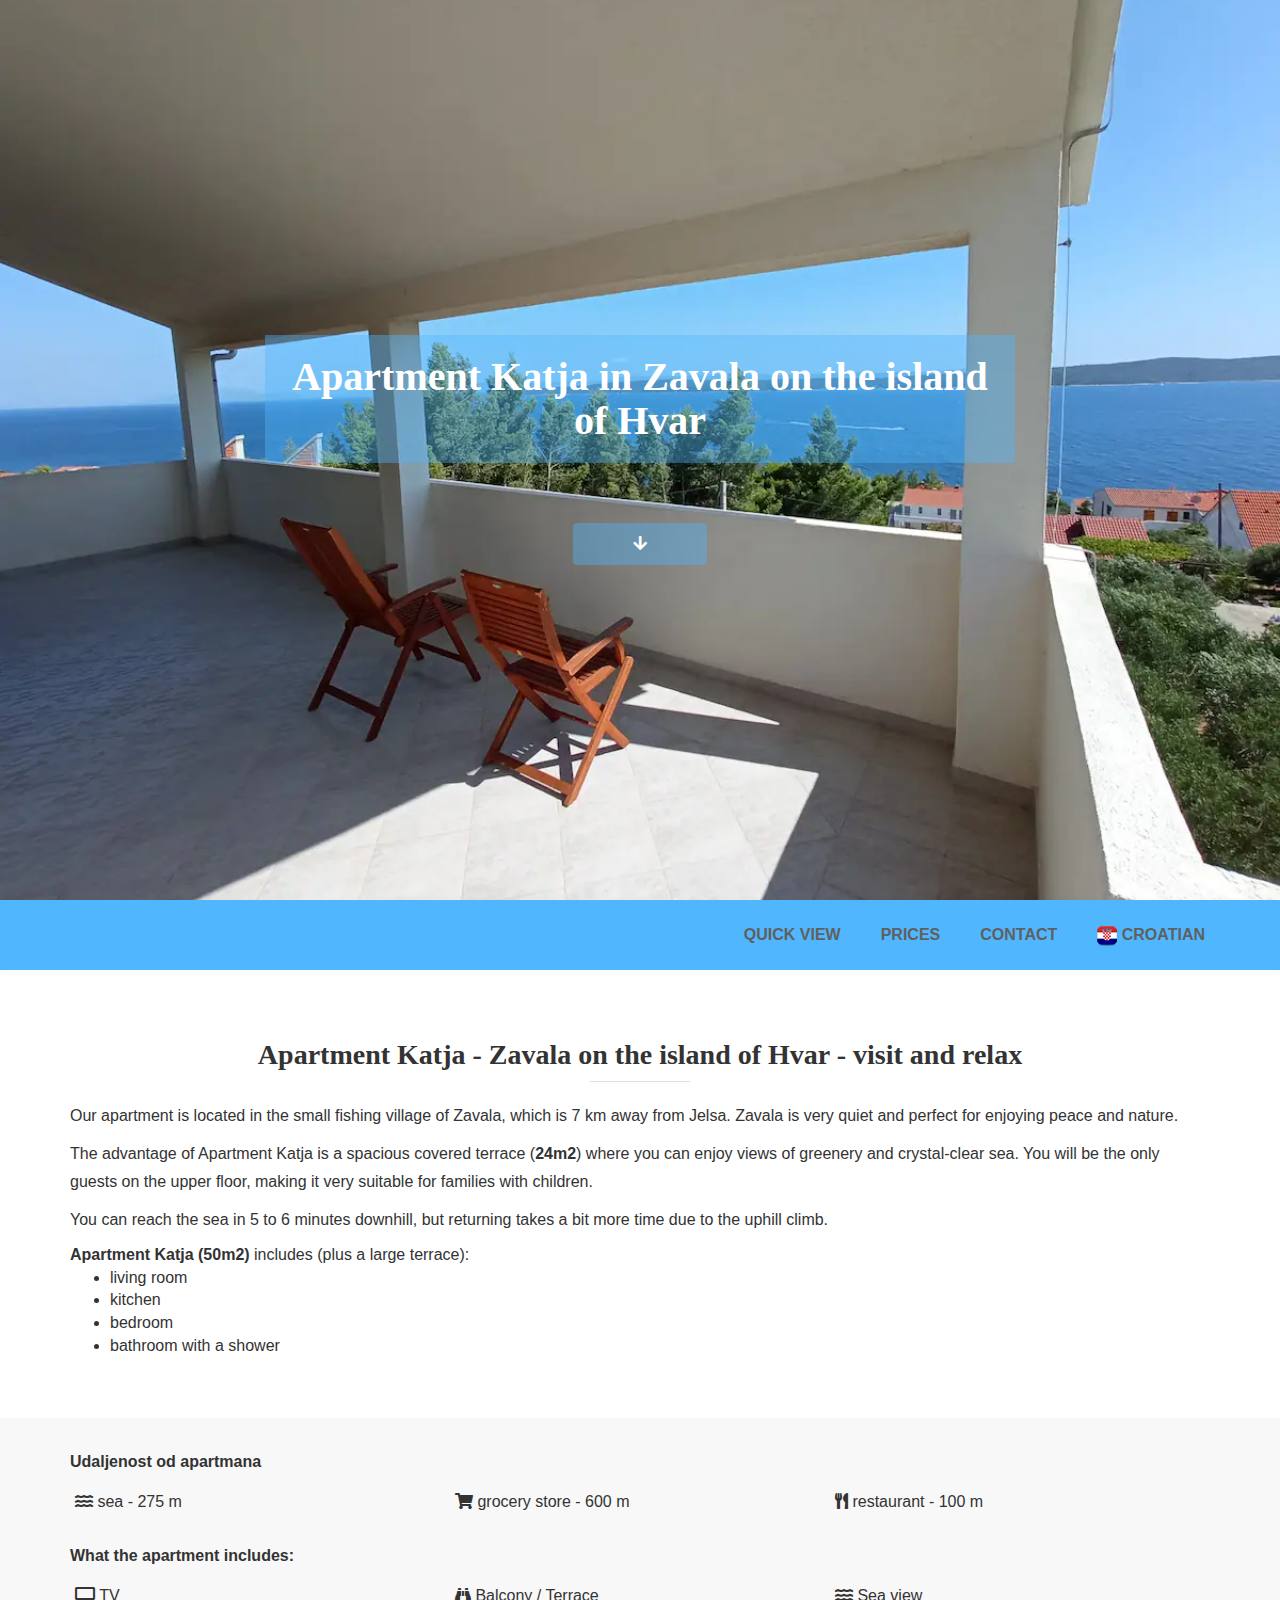
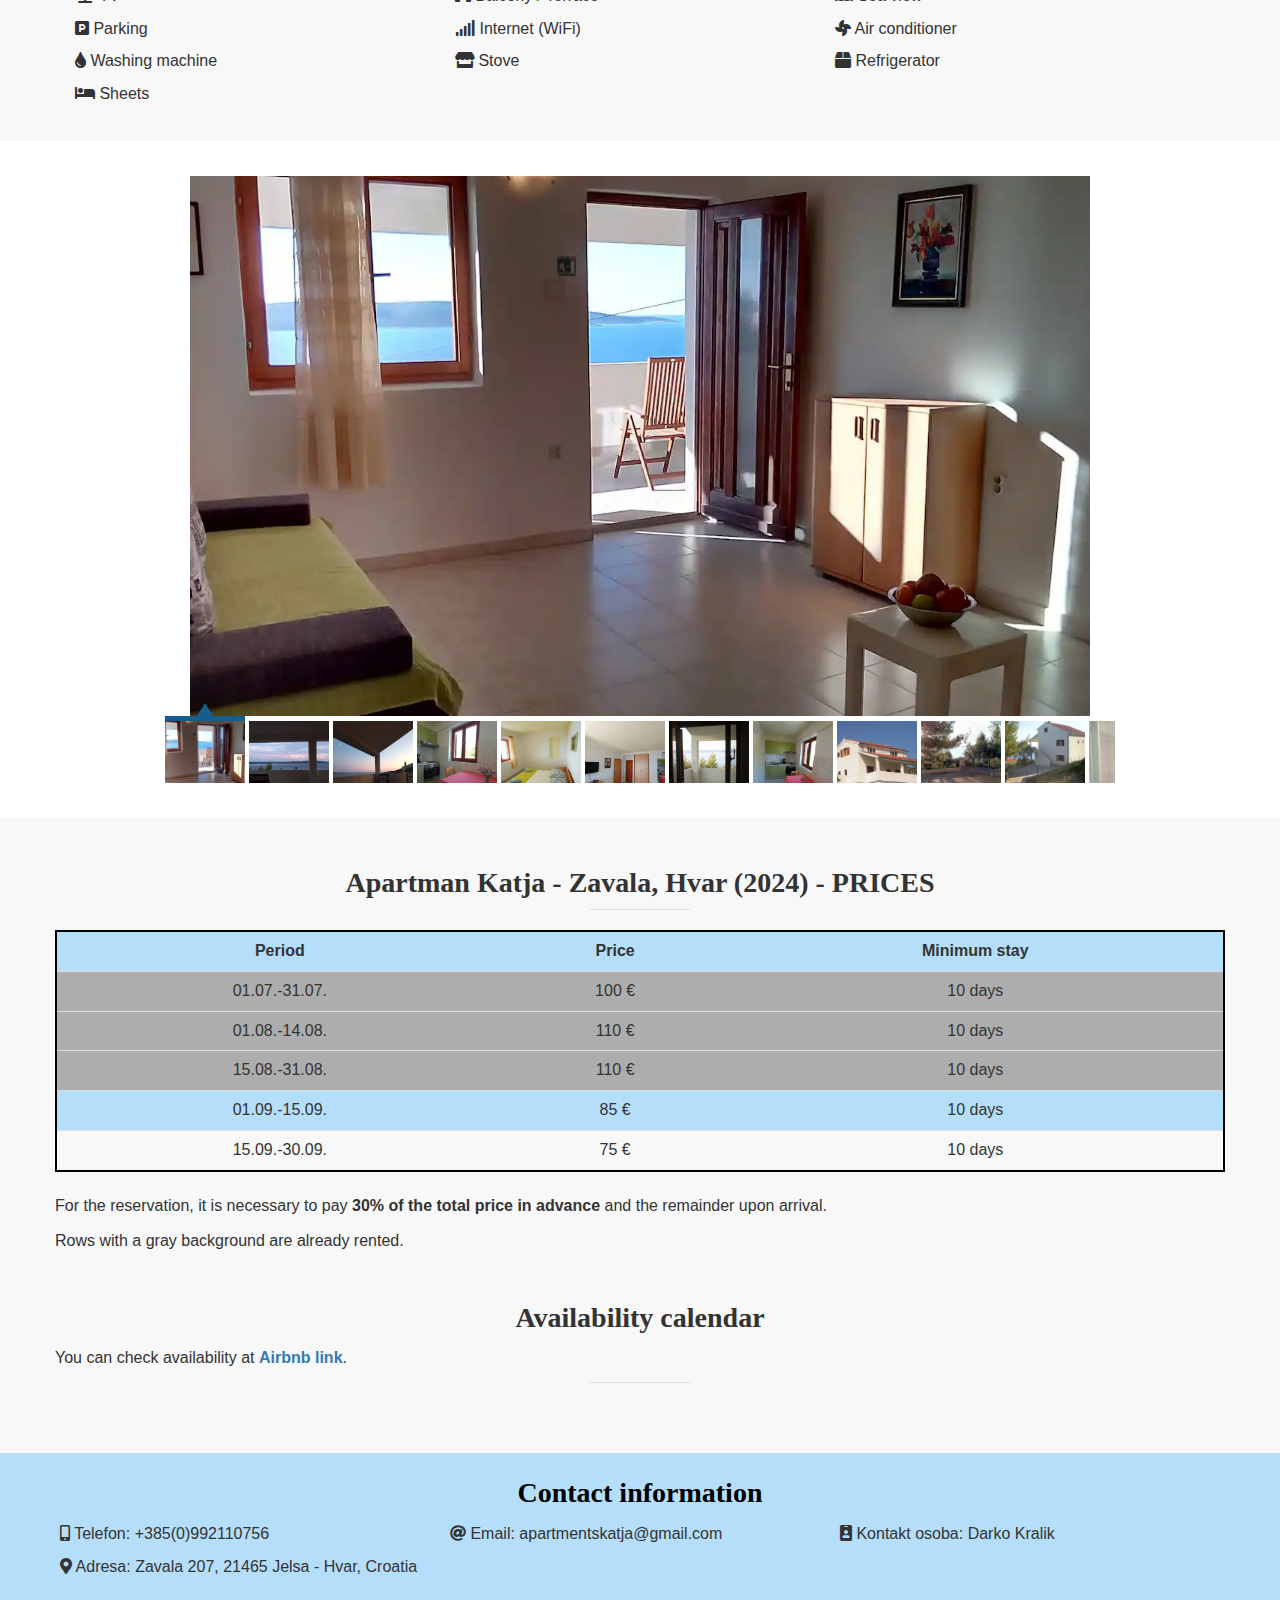
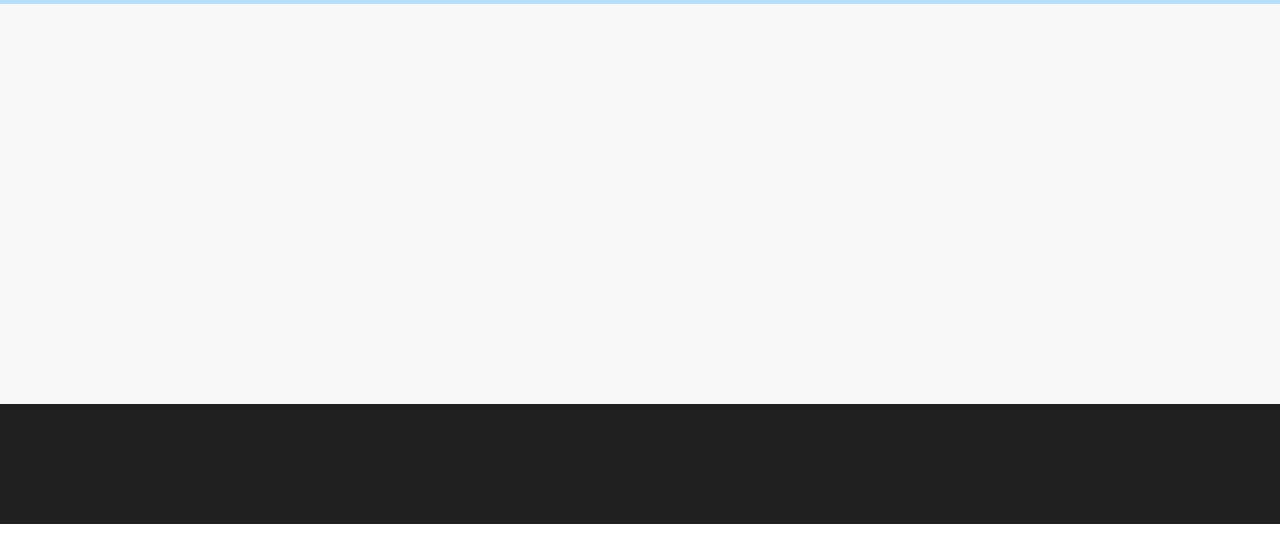
==== commit a50fc3fd: "Datumi osjenčani i cijene" ====
--- a/index.html
+++ b/index.html
@@ -208,33 +208,33 @@
 					  <td data-jo="true"><strong>Minimum stay</strong></td>				  
 				  </tr>
 			  
-				  <tr>
-					  <td data-jo="true">01.07.-15.07.</td>
+				  <tr class="table-row-disabled">
+					  <td data-jo="true">01.07.-31.07.</td>
 					  <td data-jo="true">100 €</td>					
 					  <td data-jo="true">10 days</td>
 					  
 				  </tr>
 	  
-				  <tr>
+				  <tr class="table-row-disabled">
 					  <td data-jo="true">01.08.-14.08.</td>
 					  <td data-jo="true">110 €</td>				
 					  <td data-jo="true">10 days</td>		
 				  </tr>
 				  
-				  <tr>
+				  <tr class="table-row-disabled">
 					  <td data-jo="true">15.08.-31.08.</td>
-					  <td data-jo="true">95 €</td>				
+					  <td data-jo="true">110 €</td>				
 					  <td data-jo="true">10 days</td>
 					  
 				  </tr>
 				  <tr>
 					  <td data-jo="true">01.09.-15.09.</td>
-					  <td data-jo="true">80 €</td>				
+					  <td data-jo="true">85 €</td>				
 					  <td data-jo="true">10 days</td>			
 				  </tr>
 				  <tr>
-					  <td data-jo="true">15.09.-31.10.</td>
-					  <td data-jo="true">60 €</td>				
+					  <td data-jo="true">15.09.-30.09.</td>
+					  <td data-jo="true">75 €</td>				
 					  <td data-jo="true">10 days</td>			
 				  </tr>
 	  
@@ -244,6 +244,7 @@
 			  </div>
 			  
 			  <p data-jo="true">For the reservation, it is necessary to pay <strong>30% of the total price in advance</strong> and the remainder upon arrival.</p>
+			  <p data-jo="true"></p>Rows with a gray background are already rented.</p>
 			  
 			  <div class="section-title text-center" style="padding-top:20px;">
 			  <h2>Availability calendar</h2>
--- a/css/template-Romna-style.css
+++ b/css/template-Romna-style.css
@@ -429,4 +429,7 @@
 }
 .table-striped>tbody>tr:nth-of-type(odd) {
     background-color: rgba(80, 183, 255, 0.4);
-}+}
+.table-row-disabled{
+	background-color: rgba(60, 61, 61, 0.4) !important;
+}
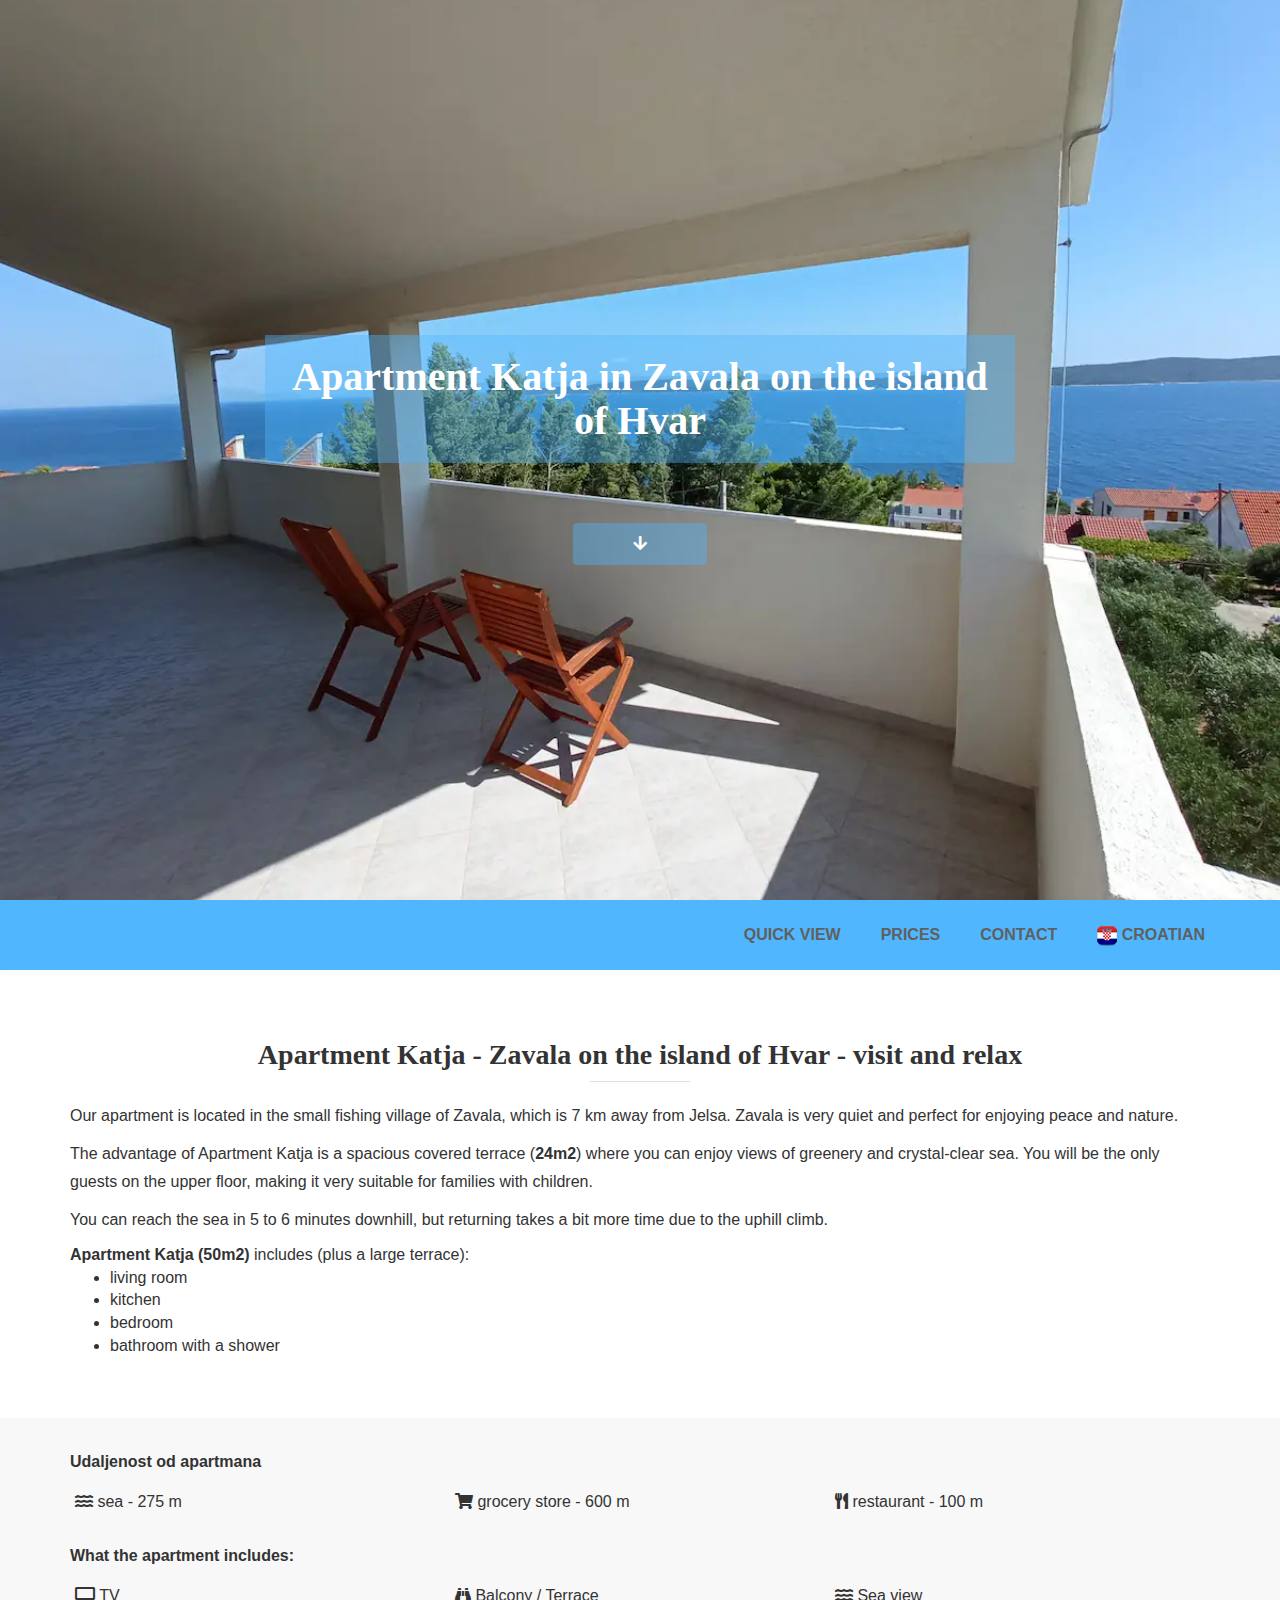
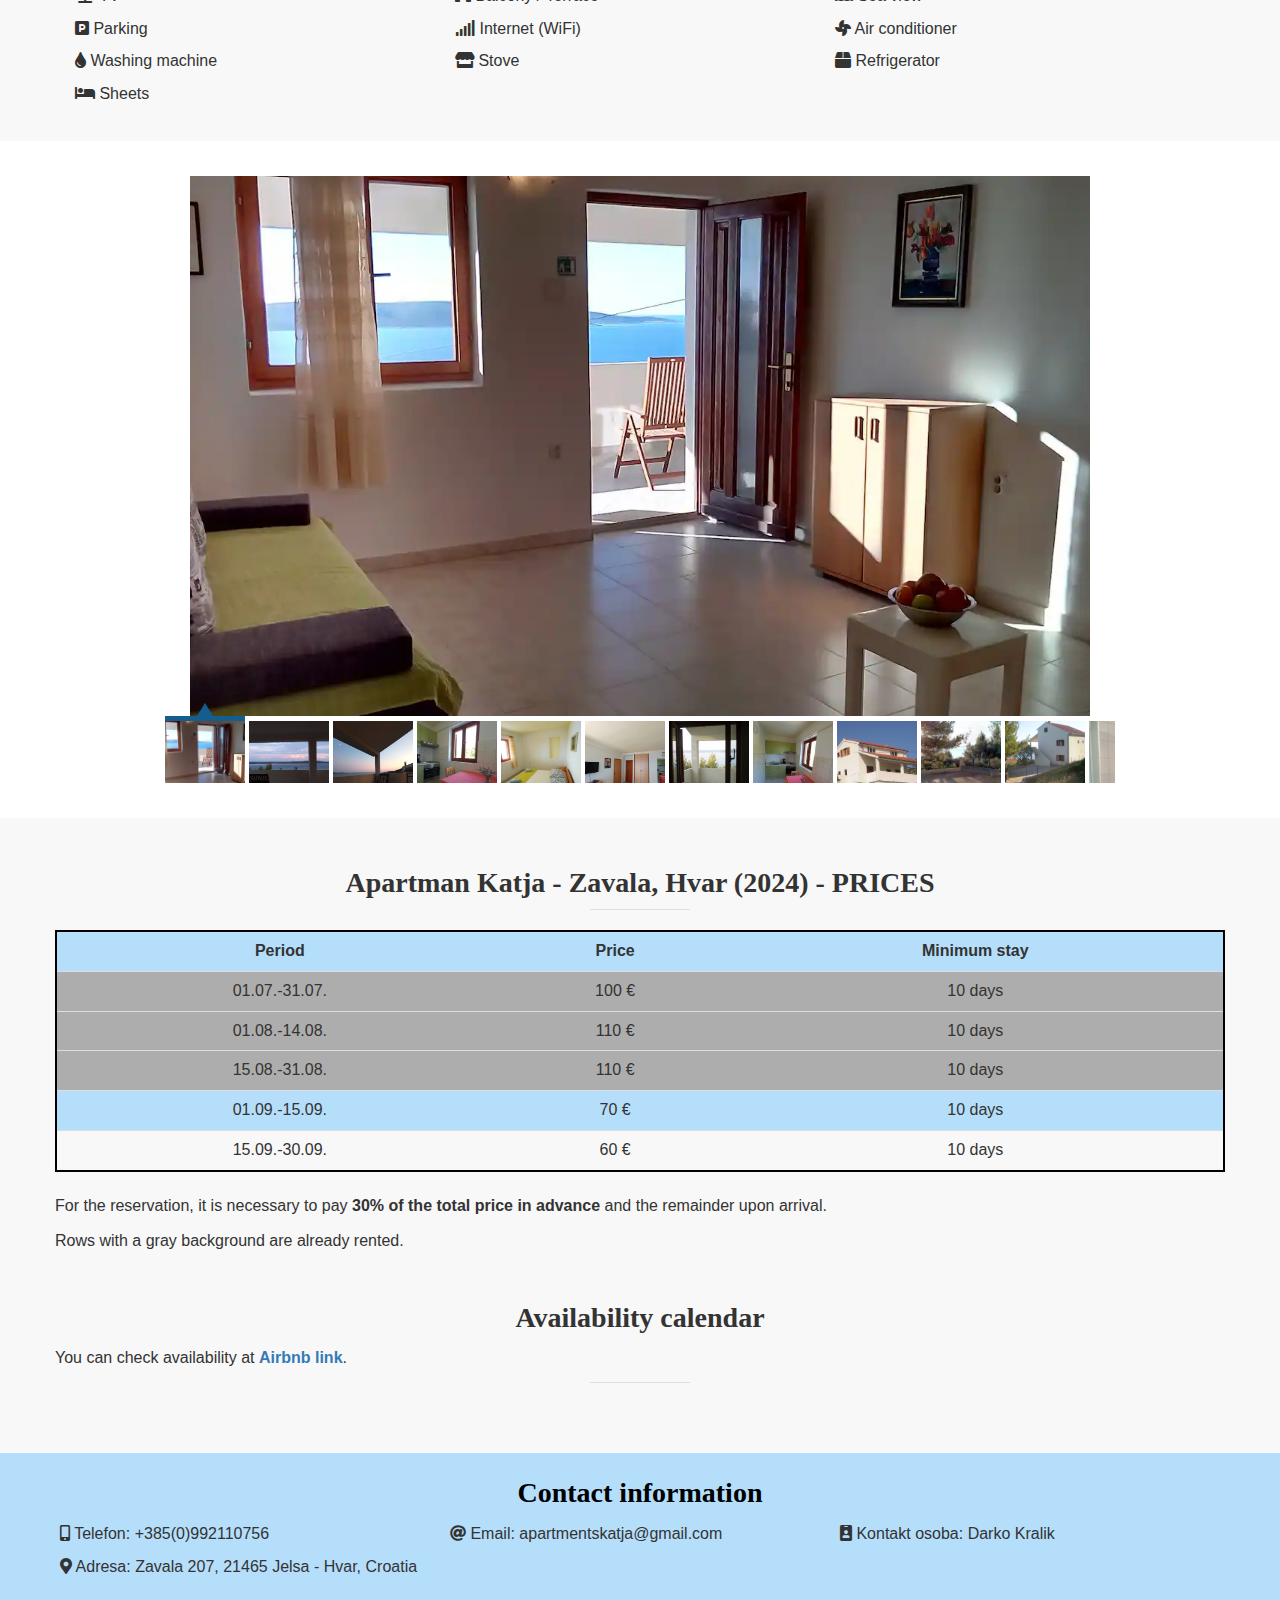
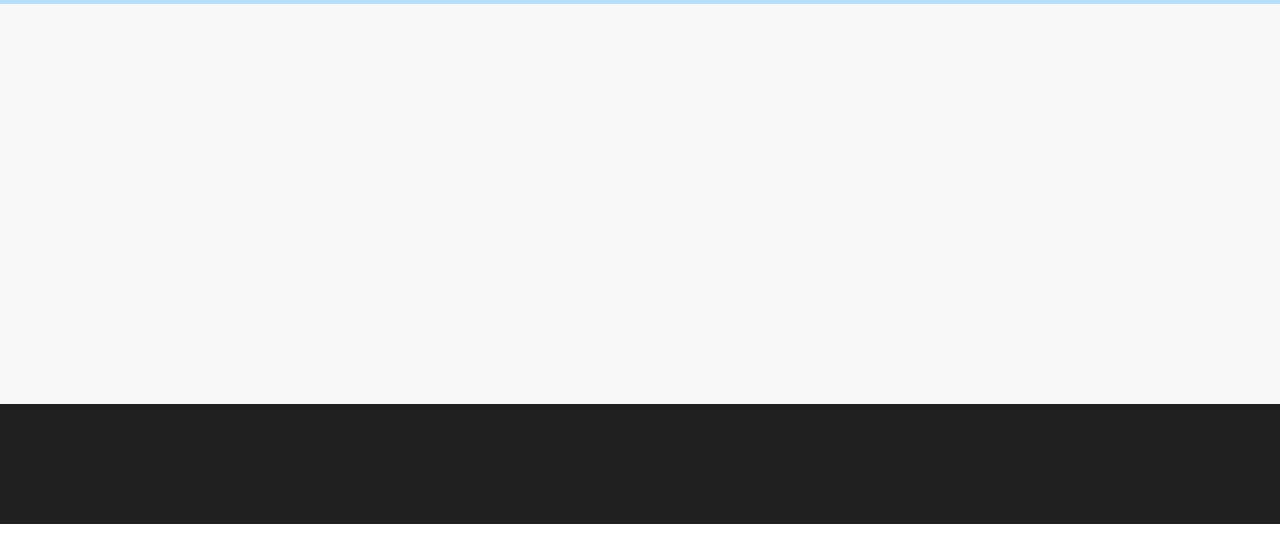
==== commit 1da5fb38: "Update index.html snizio cijenu sa 85 na 70 i 60 EUR" ====
--- a/index.html
+++ b/index.html
@@ -229,12 +229,12 @@
 				  </tr>
 				  <tr>
 					  <td data-jo="true">01.09.-15.09.</td>
-					  <td data-jo="true">85 €</td>				
+					  <td data-jo="true">70 €</td>				
 					  <td data-jo="true">10 days</td>			
 				  </tr>
 				  <tr>
 					  <td data-jo="true">15.09.-30.09.</td>
-					  <td data-jo="true">75 €</td>				
+					  <td data-jo="true">60 €</td>				
 					  <td data-jo="true">10 days</td>			
 				  </tr>
 	  
@@ -249,7 +249,7 @@
 			  <div class="section-title text-center" style="padding-top:20px;">
 			  <h2>Availability calendar</h2>
 			  </div>
-			  <p>You can check availability at <b><a href="https://www.airbnb.com/rooms/19724457?search_mode=regular_search&check_in=2024-07-01&check_out=2024-07-13&source_impression_id=p3_1717931992_P3EeFB01F_W_NWhX&previous_page_section_name=1000&federated_search_id=417e2f3d-cc8a-4a9f-b8a8-40be262c6fb3" target="_blank">Airbnb link</a></b>.</p>	
+			  <p>You can check availability at <b><a href="https://www.airbnb.com/rooms/19724457?search_mode=regular_search&check_in=2024-09-01&check_out=2024-09-14&source_impression_id=p3_1717931992_P3EeFB01F_W_NWhX&previous_page_section_name=1000&federated_search_id=417e2f3d-cc8a-4a9f-b8a8-40be262c6fb3" target="_blank">Airbnb link</a></b>.</p>	
 			  <hr>
 			  
 		  
